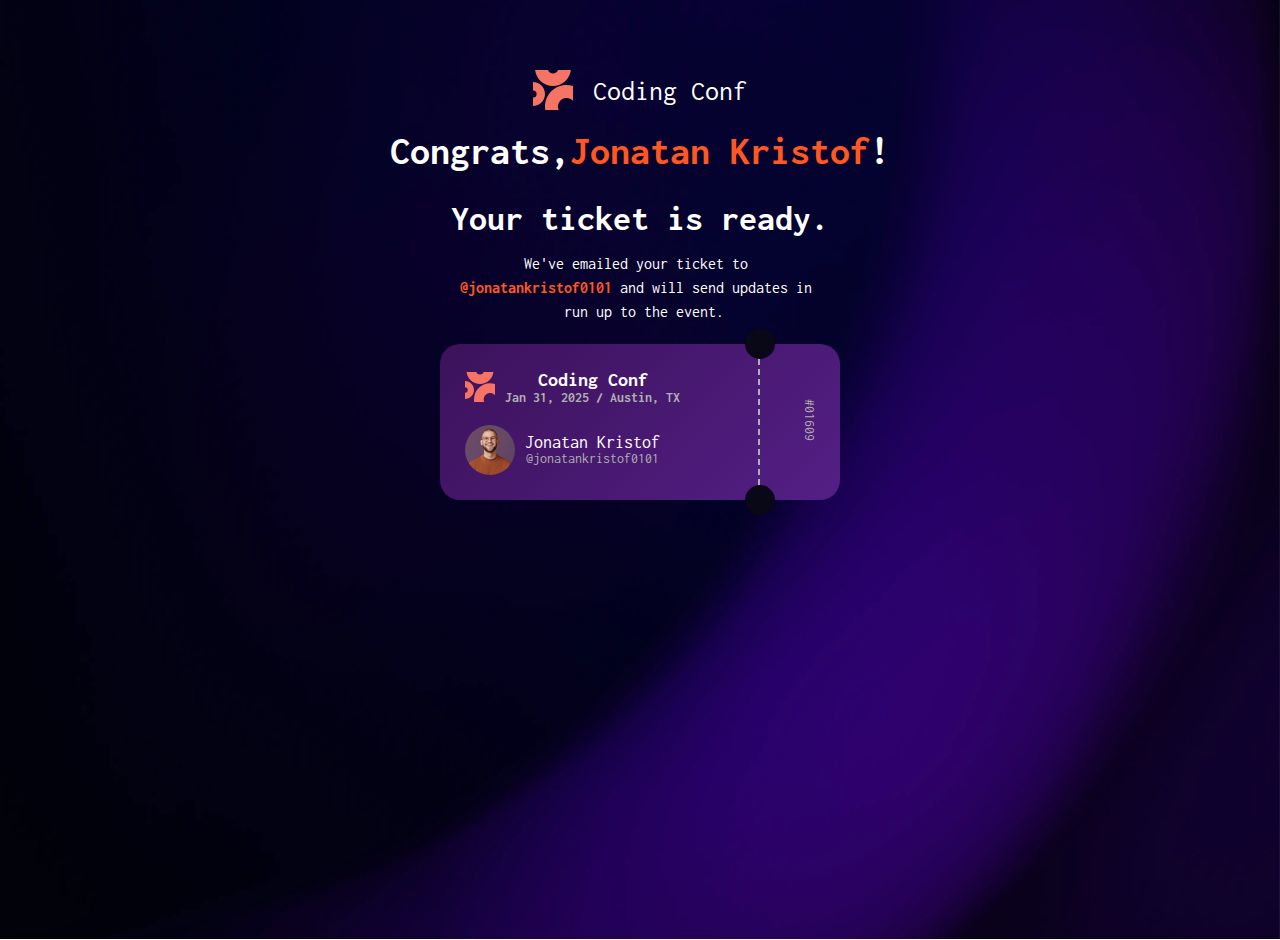
==== ticket.html @ 42c62af7 "first commit" ====
<!DOCTYPE html>
<html lang="en">
<head>
  <meta charset="utf-8"/>
  <meta content="width=device-width, initial-scale=1.0" name="viewport"/>
  <title>Coding Conf Ticket</title>
  <link href="https://cdnjs.cloudflare.com/ajax/libs/font-awesome/5.15.3/css/all.min.css" rel="stylesheet"/>
  <link href="Css/ticket.css" rel="stylesheet"/>
  <link rel="preconnect" href="https://fonts.googleapis.com">
  <link rel="preconnect" href="https://fonts.gstatic.com" crossorigin>
  <link href="https://fonts.googleapis.com/css2?family=Inconsolata:wght@200..900&family=Inter:wght@100..900&display=swap" rel="stylesheet">
</head>
</head>
<body>
    <div class="container">
        <div class="logo">
          <img src="assets/images/logo-mark.svg" alt=""> Coding Conf
        </div>
        <h1>Congrats,<span class="highlight">Jonatan Kristof</span>!</h1>
        <h2>Your ticket is ready.</h2>
        <p>We've emailed your ticket to <span class="email"><br>@jonatankristof0101</span> and will send updates in <br> run up to the event.</p>
        <div class="ticket">
          <div class="ticket-header">
            <img alt="Event logo" src="assets/images/logo-mark.svg"/>
            <div>
              Coding Conf
              <span>Jan 31, 2025 / Austin, TX</span>
            </div>
          </div>
          <div class="ticket-body">
            <img alt="Profile picture of Jonatan Kristof" src="assets/images/image-avatar.jpg"/>
            <div>
              Jonatan Kristof
              <span>@jonatankristof0101</span>
            </div>
          </div>
          <div class="ticket-footer">
            #01609
          </div>
          <div class="dotted-line"></div>
        </div>
      </div>
</body>
</html>
---- Css/ticket.css ----
/* Base styles for the body */
body {
    margin: 0;
    font-family: "Inconsolata", serif;
    background: url('../assets/images/background-desktop.png') no-repeat center center fixed,
                url('../assets/images/pattern-squiggly-line-top.svg') no-repeat top right,
                url('../assets/images/pattern-squiggly-line-bottom.svg') no-repeat bottom left;
    background-size: cover, 150px 150px, 150px 150px;
    display: flex;
    justify-content: center;
    align-items: flex-start;
    height: 100vh;
    padding-top: 40px;
}

/* Styling for the container element */
.container {
    color: white;
    text-align: center;
    padding: 30px 20px;
    border-radius: 10px;
    position: relative;
    width: 90%;
    max-width: 500px;
}

/* Styling for the logo section */
.logo {
    font-size: 28px;
    margin-bottom: 20px;
    display: flex;
    justify-content: center;
    align-items: center;
    gap: 20px;
}

/* Highlight specific text in orange */
.highlight {
    color: #ff5722;
}

/* Email address styling */
.email {
    color: #ff5722;
}

/* Heading styles */
h1 {
    font-size: 40px;
    margin-top: 10px;
}

h2 {
    font-size: 36px;
    margin: 3px 0;
}

/* Ticket styling */
.ticket {
    background: linear-gradient(135deg, #3c125b, #531f85);
    border-radius: 20px;
    padding: 25px;
    width: 100%;
    max-width: 350px;
    color: white;
    position: relative;
    display: flex;
    flex-direction: column;
    justify-content: space-between;
    margin: 20px auto;
}

/* Circular cutout decorations on the ticket */
.ticket::before, .ticket::after {
    content: '';
    position: absolute;
    width: 30px;
    height: 30px;
    background: #080816;
    border-radius: 50%;
}

/* Top circular cutout */
.ticket::before {
    top: -15px;
    left: 80%;
    transform: translateX(-50%);
}

/* Bottom circular cutout */
.ticket::after {
    bottom: -15px;
    left: 80%;
    transform: translateX(-50%);
}

/* Dotted line in the ticket */
.dotted-line {
    position: absolute;
    top: 15px;
    left: 80%;
    width: 2px;
    height: calc(100% - 30px);
    border-left: 2px dashed #b0b0b0;
    transform: translateX(-50%);
}

/* Ticket header styling */
.ticket-header {
    display: flex;
    align-items: center;
    margin-bottom: 20px;
}

.ticket-header img {
    width: 30px;
    height: 30px;
    margin-right: 10px;
}

.ticket-header div {
    font-size: 20px;
    font-weight: bold;
}

.ticket-header span {
    display: block;
    font-size: 14px;
    color: #b0b0b0;
}

/* Ticket body styling */
.ticket-body {
    display: flex;
    align-items: center;
}

.ticket-body img {
    width: 50px;
    height: 50px;
    border-radius: 50%;
    margin-right: 10px;
}

.ticket-body div {
    font-size: 18px;
}

.ticket-body span {
    display: block;
    font-size: 14px;
    color: #b0b0b0;
}

/* Ticket footer with unique ticket ID */
.ticket-footer {
    text-align: right;
    font-size: 14px;
    color: #b0b0b0;
    position: absolute;
    right: 10px;
    bottom: 80px;
    transform: translateY(50%) rotate(90deg);
}

/* Paragraph styling */
.container p {
    text-align: center;
    margin: 15px 0;
    display: block;
    line-height: 1.5;
    white-space: pre-line;
}

/* Styling for the last paragraph */
.container p:last-of-type {
    white-space: pre-wrap;
    overflow: hidden;
    margin-left: auto;
    margin-right: auto;
}

.container p:last-of-type span {
    font-weight: bold;
}

/* Responsive Media Queries */

/* Adjustments for screens up to 780px wide */
@media (max-width: 780px) {
    body {
        background-size: cover, 120px, 120px;
    }
    h2 {
        font-size: 30px;
    }
    h3 {
        font-size: 28px;
    }
    .ticket {
        max-width: 300px;
        padding: 20px;
    }
}

/* Adjustments for screens up to 580px wide */
@media (max-width: 580px) {
    h1 {
        font-size: 26px;
    }
    h2 {
        font-size: 24px;
    }
    .ticket-body img {
        width: 40px;
        height: 40px;
    }
}

/* Adjustments for screens up to 480px wide */
@media (max-width: 480px) {
    body {
        padding-top: 20px;
    }
    h1 {
        font-size: 22px;
    }
    h2 {
        font-size: 20px;
    }
    .ticket {
        max-width: 280px;
        padding: 15px;
    }
}

/* Adjustments for screens up to 280px wide */
@media (max-width: 280px) {
    h1 {
        font-size: 18px;
    }
    h2 {
        font-size: 16px;
    }
    .container {
        padding: 20px 10px;
    }
    .ticket {
        max-width: 250px;
        padding: 10px;
    }
}
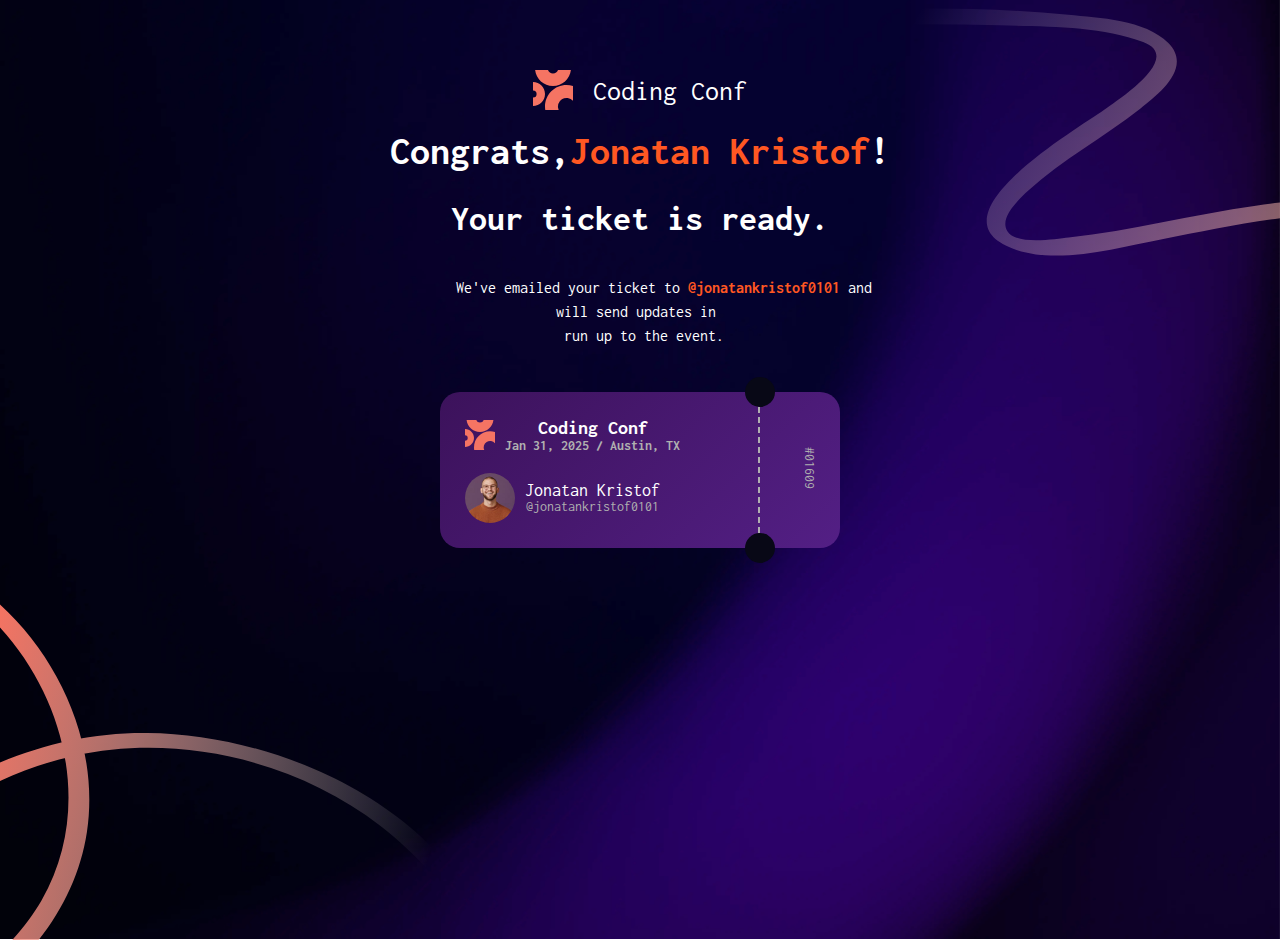
==== commit 9754761f: "first commit" ====
--- a/ticket.html
+++ b/ticket.html
@@ -4,41 +4,70 @@
   <meta charset="utf-8"/>
   <meta content="width=device-width, initial-scale=1.0" name="viewport"/>
   <title>Coding Conf Ticket</title>
+
+  <!-- Font Awesome for icons -->
   <link href="https://cdnjs.cloudflare.com/ajax/libs/font-awesome/5.15.3/css/all.min.css" rel="stylesheet"/>
+
+  <!-- Link to the external CSS file -->
   <link href="Css/ticket.css" rel="stylesheet"/>
+
+  <!-- Preconnecting to Google Fonts for better performance -->
   <link rel="preconnect" href="https://fonts.googleapis.com">
   <link rel="preconnect" href="https://fonts.gstatic.com" crossorigin>
   <link href="https://fonts.googleapis.com/css2?family=Inconsolata:wght@200..900&family=Inter:wght@100..900&display=swap" rel="stylesheet">
 </head>
-</head>
 <body>
-    <div class="container">
-        <div class="logo">
-          <img src="assets/images/logo-mark.svg" alt=""> Coding Conf
-        </div>
-        <h1>Congrats,<span class="highlight">Jonatan Kristof</span>!</h1>
-        <h2>Your ticket is ready.</h2>
-        <p>We've emailed your ticket to <span class="email"><br>@jonatankristof0101</span> and will send updates in <br> run up to the event.</p>
-        <div class="ticket">
-          <div class="ticket-header">
-            <img alt="Event logo" src="assets/images/logo-mark.svg"/>
-            <div>
-              Coding Conf
-              <span>Jan 31, 2025 / Austin, TX</span>
-            </div>
-          </div>
-          <div class="ticket-body">
-            <img alt="Profile picture of Jonatan Kristof" src="assets/images/image-avatar.jpg"/>
-            <div>
-              Jonatan Kristof
-              <span>@jonatankristof0101</span>
-            </div>
-          </div>
-          <div class="ticket-footer">
-            #01609
-          </div>
-          <div class="dotted-line"></div>
+    <!-- Top image -->
+  <div class="top-image"></div>
+  <!-- Main container for the ticket section -->
+  <div class="container">
+    
+    <!-- Logo and Event Name -->
+    <div class="logo">
+      <img src="assets/images/logo-mark.svg" alt="Coding Conf Logo">
+      Coding Conf
+    </div>
+
+    <!-- Heading Section -->
+    <h1>Congrats,<span class="highlight">Jonatan Kristof</span>!</h1>
+    <h2>Your ticket is ready.</h2>
+
+    <!-- Paragraph to display the ticket confirmation message -->
+    <p>
+      We've emailed your ticket to <span class="email">@jonatankristof0101</span> and will send updates in <br> run up to the event.
+    </p>
+
+    <!-- Ticket Section -->
+    <div class="ticket">
+      
+      <!-- Ticket Header: Event logo and name -->
+      <div class="ticket-header">
+        <img alt="Event logo" src="assets/images/logo-mark.svg"/>
+        <div>
+          Coding Conf
+          <span>Jan 31, 2025 / Austin, TX</span>
         </div>
       </div>
+
+      <!-- Ticket Body: User profile picture and details -->
+      <div class="ticket-body">
+        <img alt="Profile picture of Jonatan Kristof" src="assets/images/image-avatar.jpg"/>
+        <div>
+          Jonatan Kristof
+          <span>@jonatankristof0101</span>
+        </div>
+      </div>
+
+      <!-- Ticket Footer: Unique ticket number -->
+      <div class="ticket-footer">
+        #01609
+      </div>
+
+      <!-- Dotted line for ticket design -->
+      <div class="dotted-line"></div>
+    </div>
+  </div>
+  <!-- Bottom image -->
+  <div class="bottom-image"></div>
 </body>
 </html>
--- a/Css/ticket.css
+++ b/Css/ticket.css
@@ -2,18 +2,42 @@
 body {
     margin: 0;
     font-family: "Inconsolata", serif;
-    background: url('../assets/images/background-desktop.png') no-repeat center center fixed,
-                url('../assets/images/pattern-squiggly-line-top.svg') no-repeat top right,
-                url('../assets/images/pattern-squiggly-line-bottom.svg') no-repeat bottom left;
-    background-size: cover, 150px 150px, 150px 150px;
+    background: url('../assets/images/background-desktop.png') no-repeat center center fixed;
+    background-size: cover;
     display: flex;
     justify-content: center;
     align-items: flex-start;
     height: 100vh;
     padding-top: 40px;
-}
-
-/* Styling for the container element */
+    position: relative;
+    overflow: hidden; /* Prevent scrollbars caused by positioned elements */
+}
+
+/* Top image styles */
+.top-image {
+    position: absolute;
+    top: 0;
+    right: 0;
+    width: 550px;
+    height: 420px;
+    background: url('../assets/images/pattern-squiggly-line-top.svg') no-repeat;
+    background-size: contain;
+    z-index: 1;
+}
+
+/* Bottom image styles */
+.bottom-image {
+    position: absolute;
+    bottom: 0;
+    left: 0;
+    width: 550px;
+    height: 350px;
+    background: url('../assets/images/pattern-squiggly-line-bottom.svg') no-repeat;
+    background-size: contain;
+    z-index: 1;
+}
+
+/* Main container styles */
 .container {
     color: white;
     text-align: center;
@@ -22,6 +46,7 @@
     position: relative;
     width: 90%;
     max-width: 500px;
+    z-index: 2; /* Ensure this is above the background images */
 }
 
 /* Styling for the logo section */
